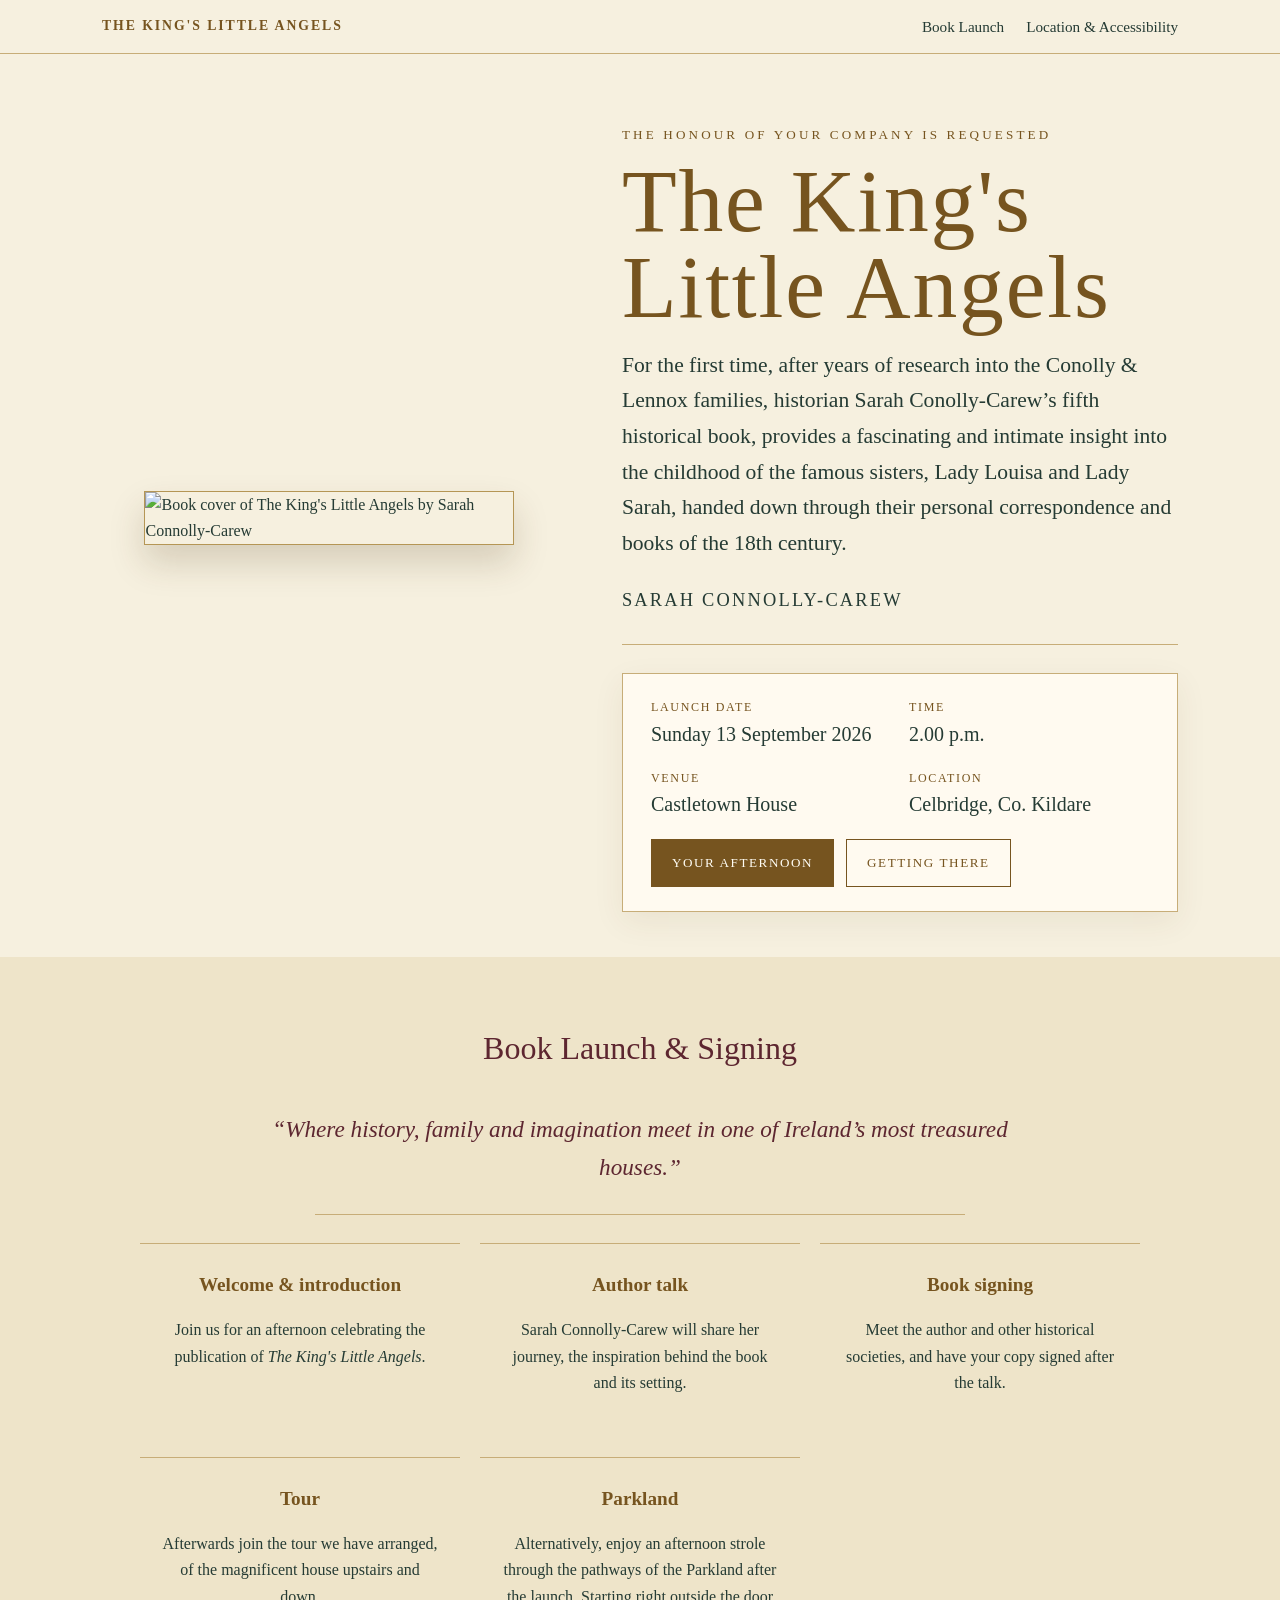
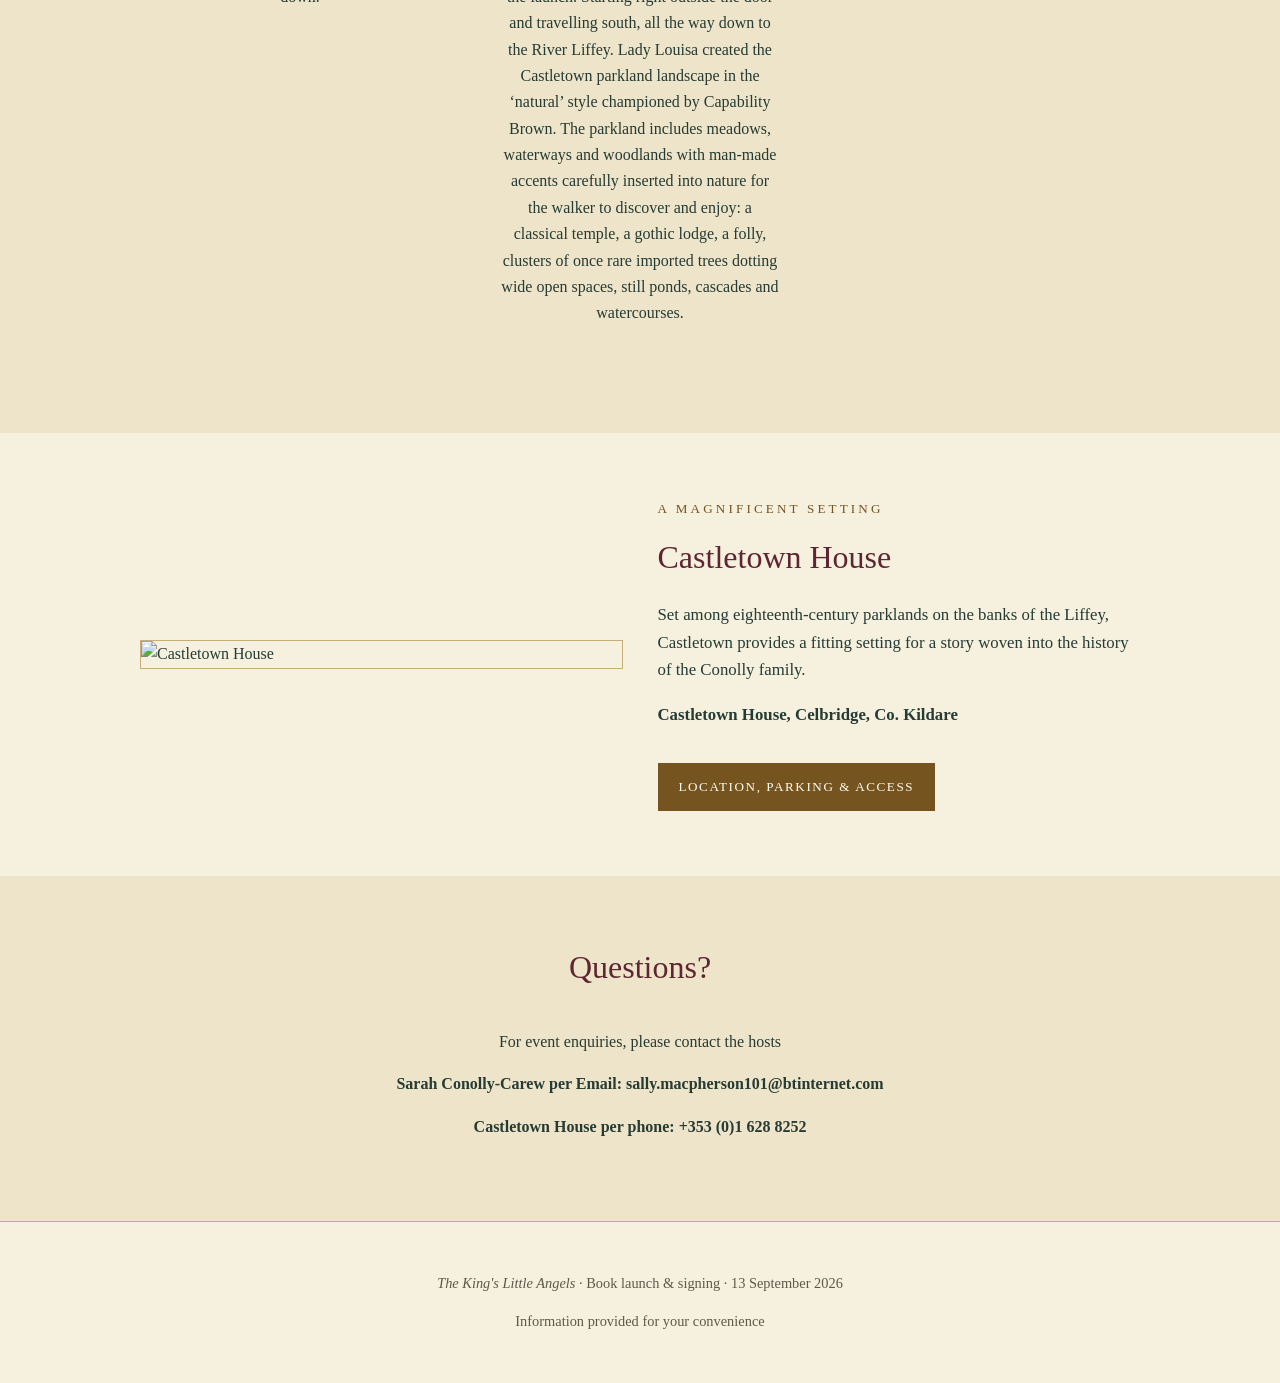
==== index.html @ 65c62ee4 "Separate contact information into distinct paragraphs" ====
<!doctype html>
<html lang="en">
<head>
<meta charset="utf-8">
<meta name="viewport" content="width=device-width, initial-scale=1">
<title>The King's Little Angels — Book Launch</title>
<meta name="description" content="Book launch and signing for The King's Little Angels by Sarah Connolly-Carew at Castletown House, Celbridge, Co. Kildare.">
<link rel="stylesheet" href="styles.css">
</head>
<body>
<header class="site-header">
  <nav class="nav">
    <a class="brand" href="index.html">The King's Little Angels</a>
    <div class="nav-links">
      <a href="index.html">Book Launch</a>
      <a href="location.html">Location &amp; Accessibility</a>
    </div>
  </nav>
</header>

<main>
<section class="hero">
  <div class="hero-cover">
    <img src="assets/Book-Cover.jpg" alt="Book cover of The King's Little Angels by Sarah Connolly-Carew">
  </div>
  <div>
    <p class="eyebrow">The honour of your company is requested</p>
    <h1>The King's<br>Little Angels</h1>
    <p class="subtitle">For the first time, after years of research into the Conolly & Lennox families, historian Sarah Conolly-Carew’s fifth historical book, provides a fascinating and intimate insight into the childhood of the famous sisters, Lady Louisa and Lady Sarah, handed down through their personal correspondence and books of the 18th century.</p>
    <p class="byline">Sarah Connolly-Carew</p>
    <div class="divider"></div>

    <div class="event-card">
      <div class="event-grid">
        <div>
          <div class="event-label">Launch Date</div>
          <div class="event-value">Sunday 13 September 2026</div>
        </div>
        <div>
          <div class="event-label">Time</div>
          <div class="event-value">2.00 p.m.</div>
        </div>
        <div>
          <div class="event-label">Venue</div>
          <div class="event-value">Castletown House</div>
        </div>
        <div>
          <div class="event-label">Location</div>
          <div class="event-value">Celbridge, Co. Kildare</div>
        </div>
      </div>
      <a class="button" href="#programme">Your afternoon</a>
      <a class="button secondary" href="location.html">Getting there</a>
    </div>
  </div>
</section>

<section class="section alt" id="programme">
  <div class="container">
    <h2 class="section-title">Book Launch &amp; Signing</h2>
    <p class="quote">“Where history, family and imagination meet in one of Ireland’s most treasured houses.”</p>
    <div class="divider" style="margin-left:auto;margin-right:auto;"></div>
    <div class="features">
      <div class="feature">
        <h3>Welcome &amp; introduction</h3>
        <p>Join us for an afternoon celebrating the publication of <em>The King's Little Angels</em>.</p>
      </div>
      <div class="feature">
        <h3>Author talk</h3>
        <p>Sarah Connolly-Carew will share her journey, the inspiration behind the book and its setting.</p>
      </div>
      <div class="feature">
        <h3>Book signing</h3>
        <p>Meet the author and other historical societies, and have your copy signed after the talk.</p>
      </div>
      <div class="feature">
        <h3>Tour</h3>
        <p>Afterwards join the tour we have arranged, of the magnificent house upstairs and down.</p>
      </div>
      <div class="feature">
        <h3>Parkland</h3>
        <p>Alternatively, enjoy an afternoon strole through the pathways of the Parkland after the launch. Starting right outside the door and travelling south, all the way down to the River Liffey. Lady Louisa created the Castletown parkland landscape in the ‘natural’ style championed by Capability Brown.
          The parkland includes meadows, waterways and woodlands with man-made accents carefully inserted into nature for the walker to discover and enjoy: a classical temple, a gothic lodge, a folly, clusters of once rare imported trees dotting wide open spaces, still ponds, cascades and watercourses.</p>
      </div>
    </div>
  </div>
</section>

<section class="section">
  <div class="container location-preview">
    <img src="assets/Castletown-House.jpg" alt="Castletown House">
    <div class="location-box">
      <p class="eyebrow">A magnificent setting</p>
      <h2 class="section-title" style="text-align:left;margin-bottom:15px;">Castletown House</h2>
      <p>Set among eighteenth-century parklands on the banks of the Liffey, Castletown provides a fitting setting for a story woven into the history of the Conolly family.</p>
      <p><strong>Castletown House, Celbridge, Co. Kildare</strong></p>
      <a class="button" href="location.html">Location, parking &amp; access</a>
    </div>
  </div>
</section>

<section class="section alt">
  <div class="container center">
    <h2 class="section-title">Questions?</h2>
    <p>For event enquiries, please contact the hosts</p>
    <p><strong>Sarah Conolly-Carew per Email: sally.macpherson101@btinternet.com</strong></p>
    <p><strong>Castletown House per phone: +353 (0)1 628 8252</strong></p>
  </div>
</section>
</main>

<footer>
  <p><em>The King's Little Angels</em> · Book launch &amp; signing · 13 September 2026</p>
  <p>Information provided for your convenience</p>
</footer>
</body>
</html>
---- styles.css ----
:root{
  --paper:#f6f0df;
  --paper-deep:#eee4c9;
  --ink:#253b34;
  --gold:#9b7330;
  --gold-dark:#76541f;
  --wine:#5d2630;
  --cream:#fffaf0;
  --line:#c7ad78;
}
*{box-sizing:border-box}
html{scroll-behavior:smooth}
body{
  margin:0;
  color:var(--ink);
  background:var(--paper);
  font-family: Georgia, "Times New Roman", serif;
  line-height:1.65;
}
a{color:inherit}
.site-header{
  position:sticky;top:0;z-index:20;
  background:rgba(246,240,223,.96);
  border-bottom:1px solid var(--line);
  backdrop-filter:blur(8px);
}
.nav{
  max-width:1120px;margin:auto;padding:14px 22px;
  display:flex;align-items:center;justify-content:space-between;gap:20px;
}
.brand{
  text-decoration:none;text-transform:uppercase;letter-spacing:.14em;
  font-size:.86rem;color:var(--gold-dark);font-weight:bold;
}
.nav-links{display:flex;gap:22px}
.nav-links a{text-decoration:none;font-size:.95rem}
.nav-links a:hover{color:var(--wine)}
.hero{
  max-width:1120px;margin:auto;padding:70px 22px 45px;
  display:grid;grid-template-columns: .9fr 1.1fr;gap:65px;align-items:center;
}
.hero-cover{display:flex;justify-content:center}
.hero-cover img{
  width:min(100%,370px);border:1px solid #b59655;
  box-shadow:0 18px 35px rgba(70,48,15,.18);
}
.eyebrow{
  text-transform:uppercase;letter-spacing:.24em;font-size:.82rem;
  color:var(--gold-dark);margin:0 0 12px;
}
h1{
  font-size:clamp(3rem,7vw,5.7rem);line-height:.96;
  font-weight:normal;color:var(--gold-dark);margin:0 0 18px;
  letter-spacing:.02em;
}
.subtitle{font-size:1.35rem;margin:0 0 24px}
.byline{font-size:1.15rem;letter-spacing:.12em;text-transform:uppercase}
.divider{height:1px;background:var(--line);max-width:650px;margin:28px 0}
.event-card{
  background:var(--cream);border:1px solid var(--line);
  padding:24px 28px;box-shadow:0 10px 30px rgba(80,55,20,.07);
}
.event-grid{display:grid;grid-template-columns:1fr 1fr;gap:18px}
.event-label{text-transform:uppercase;letter-spacing:.14em;font-size:.75rem;color:var(--gold-dark)}
.event-value{font-size:1.25rem}
.button{
  display:inline-block;padding:12px 20px;margin-top:18px;
  text-decoration:none;text-transform:uppercase;letter-spacing:.12em;
  font-size:.82rem;border:1px solid var(--gold-dark);
  background:var(--gold-dark);color:#fffdf4;
}
.button.secondary{background:transparent;color:var(--gold-dark);margin-left:8px}
.section{padding:65px 22px}
.section.alt{background:var(--paper-deep)}
.container{max-width:1000px;margin:auto}
.section-title{text-align:center;margin:0 0 35px;color:var(--wine);font-size:2rem;font-weight:normal}
.center{text-align:center}
.quote{
  max-width:760px;margin:0 auto;font-size:1.45rem;text-align:center;
  font-style:italic;color:var(--wine);
}
.features{display:grid;grid-template-columns:repeat(3,1fr);gap:20px}
.feature{
  text-align:center;padding:25px 20px;border-top:1px solid var(--line);
}
.feature h3{margin:0 0 8px;color:var(--gold-dark);font-size:1.2rem}
.location-preview{
  display:grid;grid-template-columns:1fr 1fr;gap:35px;align-items:center;
}
.location-preview img{width:100%;display:block;border:1px solid var(--line)}
.location-box{font-size:1.05rem}
footer{
  padding:35px 22px;text-align:center;border-top:1px solid var(--line);
  font-size:.9rem;color:#5f584b;
}
.page-hero{
  padding:70px 22px 45px;text-align:center;
  background:linear-gradient(rgba(246,240,223,.92),rgba(246,240,223,.92)), url("assets/castletown-sketch.jpg") center bottom/cover;
}
.page-hero h1{font-size:clamp(2.7rem,6vw,4.8rem)}
.info-grid{display:grid;grid-template-columns:repeat(2,1fr);gap:24px}
.info-card{
  background:var(--cream);border:1px solid var(--line);padding:28px;
}
.info-card h2{color:var(--wine);font-weight:normal;margin-top:0}
.info-card strong{color:var(--gold-dark)}
.notice{
  padding:16px 18px;border-left:4px solid var(--gold);
  background:rgba(255,250,240,.7);margin-top:18px;
}
.map-wrap{margin-top:30px;border:1px solid var(--line);background:#e8dfc8}
.map-wrap iframe{display:block;width:100%;height:420px;border:0}
.small{font-size:.9rem;color:#645d50}
@media(max-width:800px){
  .hero,.location-preview{grid-template-columns:1fr;gap:35px}
  .hero{padding-top:45px}
  .features,.info-grid{grid-template-columns:1fr}
  .nav{align-items:flex-start}
  .nav-links{gap:12px;font-size:.9rem}
  .button.secondary{margin-left:0}
}
@media(max-width:520px){
  .nav{display:block}
  .nav-links{margin-top:8px}
  .event-grid{grid-template-columns:1fr}
  h1{font-size:3rem}
}
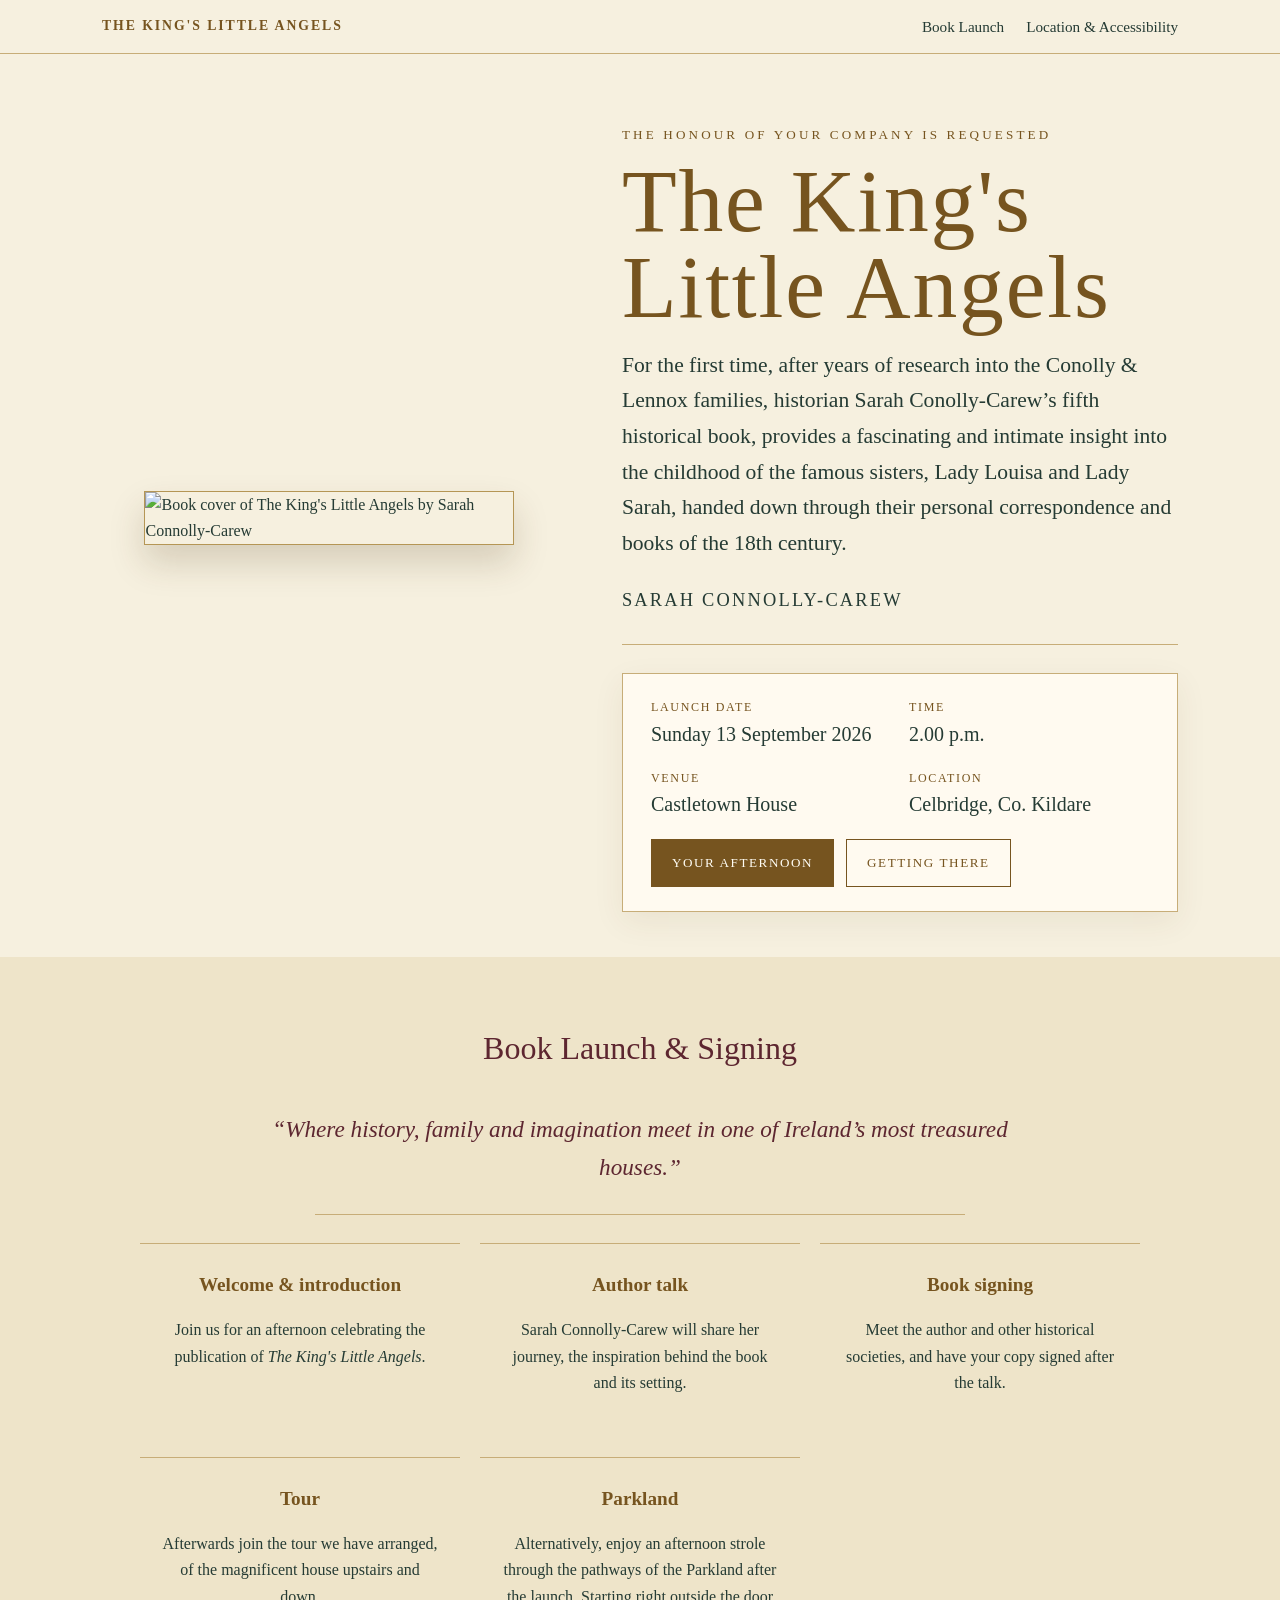
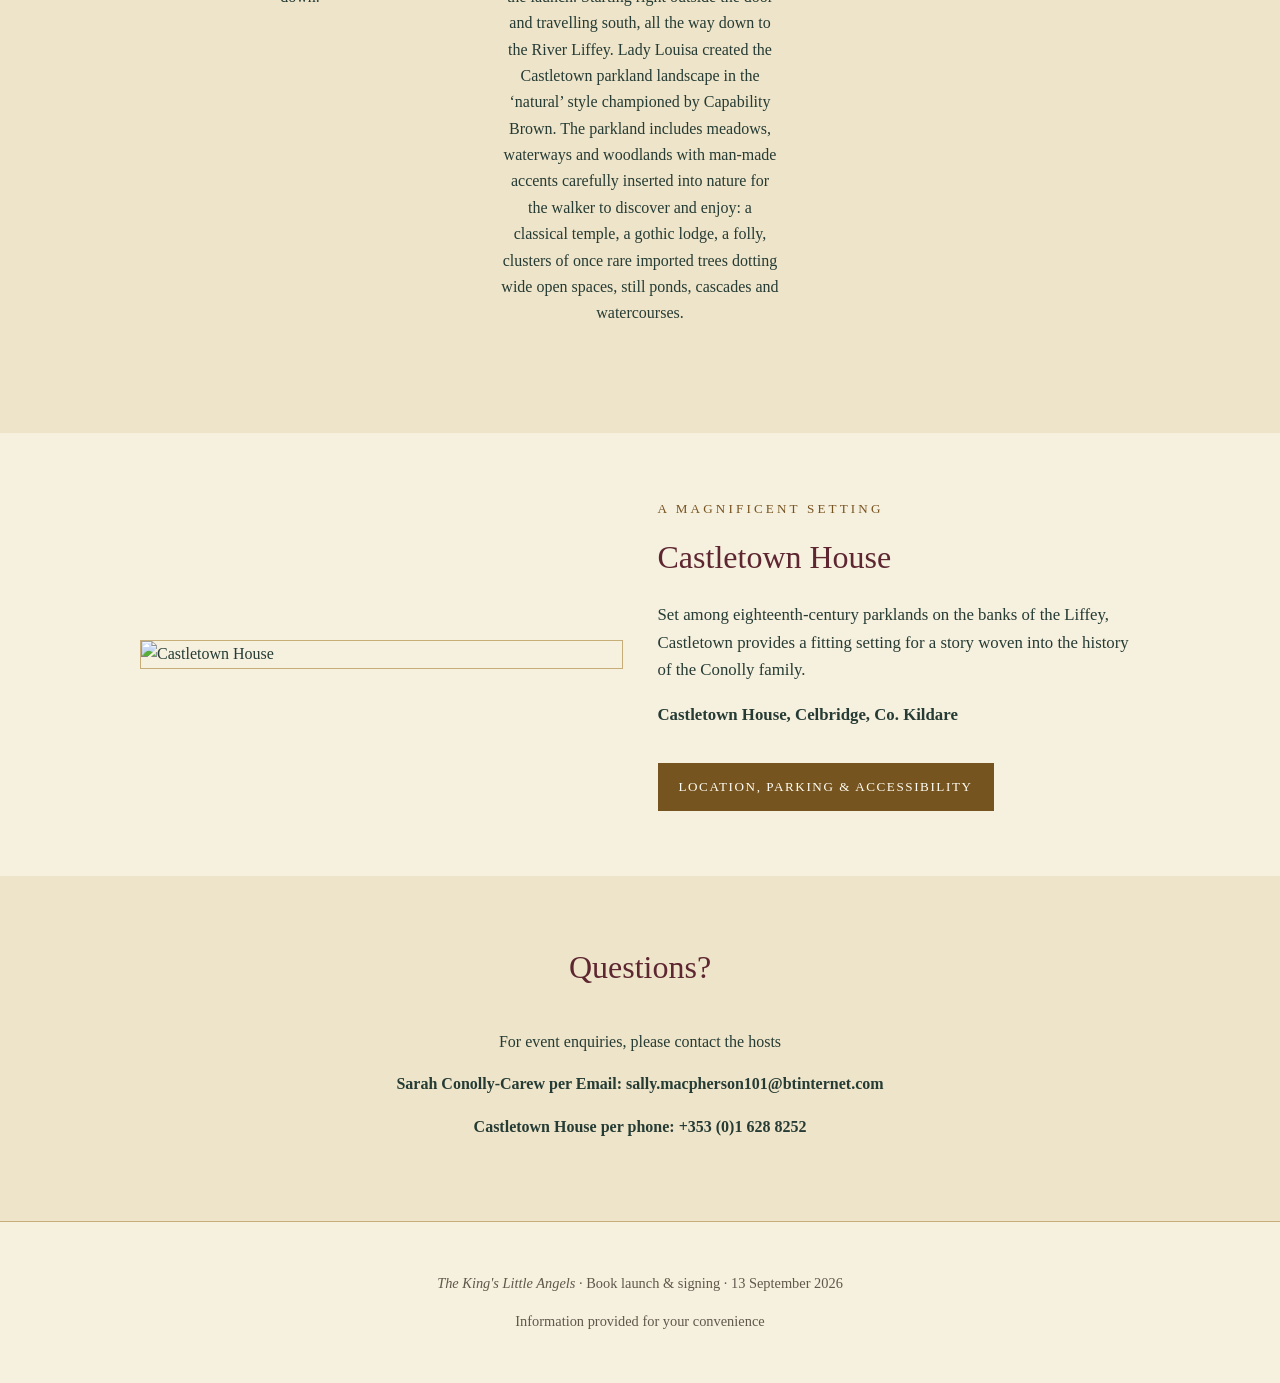
==== commit 0aeb285d: "Update image source and accessibility text" ====
--- a/index.html
+++ b/index.html
@@ -21,7 +21,7 @@
 <main>
 <section class="hero">
   <div class="hero-cover">
-    <img src="assets/Book-Cover.jpg" alt="Book cover of The King's Little Angels by Sarah Connolly-Carew">
+    <img src="assets/book-cover.png" alt="Book cover of The King's Little Angels by Sarah Connolly-Carew">
   </div>
   <div>
     <p class="eyebrow">The honour of your company is requested</p>
@@ -88,13 +88,13 @@
 
 <section class="section">
   <div class="container location-preview">
-    <img src="assets/Castletown-House.jpg" alt="Castletown House">
+    <img src="assets/castletown-sketch.jpg" alt="Castletown House">
     <div class="location-box">
       <p class="eyebrow">A magnificent setting</p>
       <h2 class="section-title" style="text-align:left;margin-bottom:15px;">Castletown House</h2>
       <p>Set among eighteenth-century parklands on the banks of the Liffey, Castletown provides a fitting setting for a story woven into the history of the Conolly family.</p>
       <p><strong>Castletown House, Celbridge, Co. Kildare</strong></p>
-      <a class="button" href="location.html">Location, parking &amp; access</a>
+      <a class="button" href="location.html">Location, parking &amp; accessibility</a>
     </div>
   </div>
 </section>
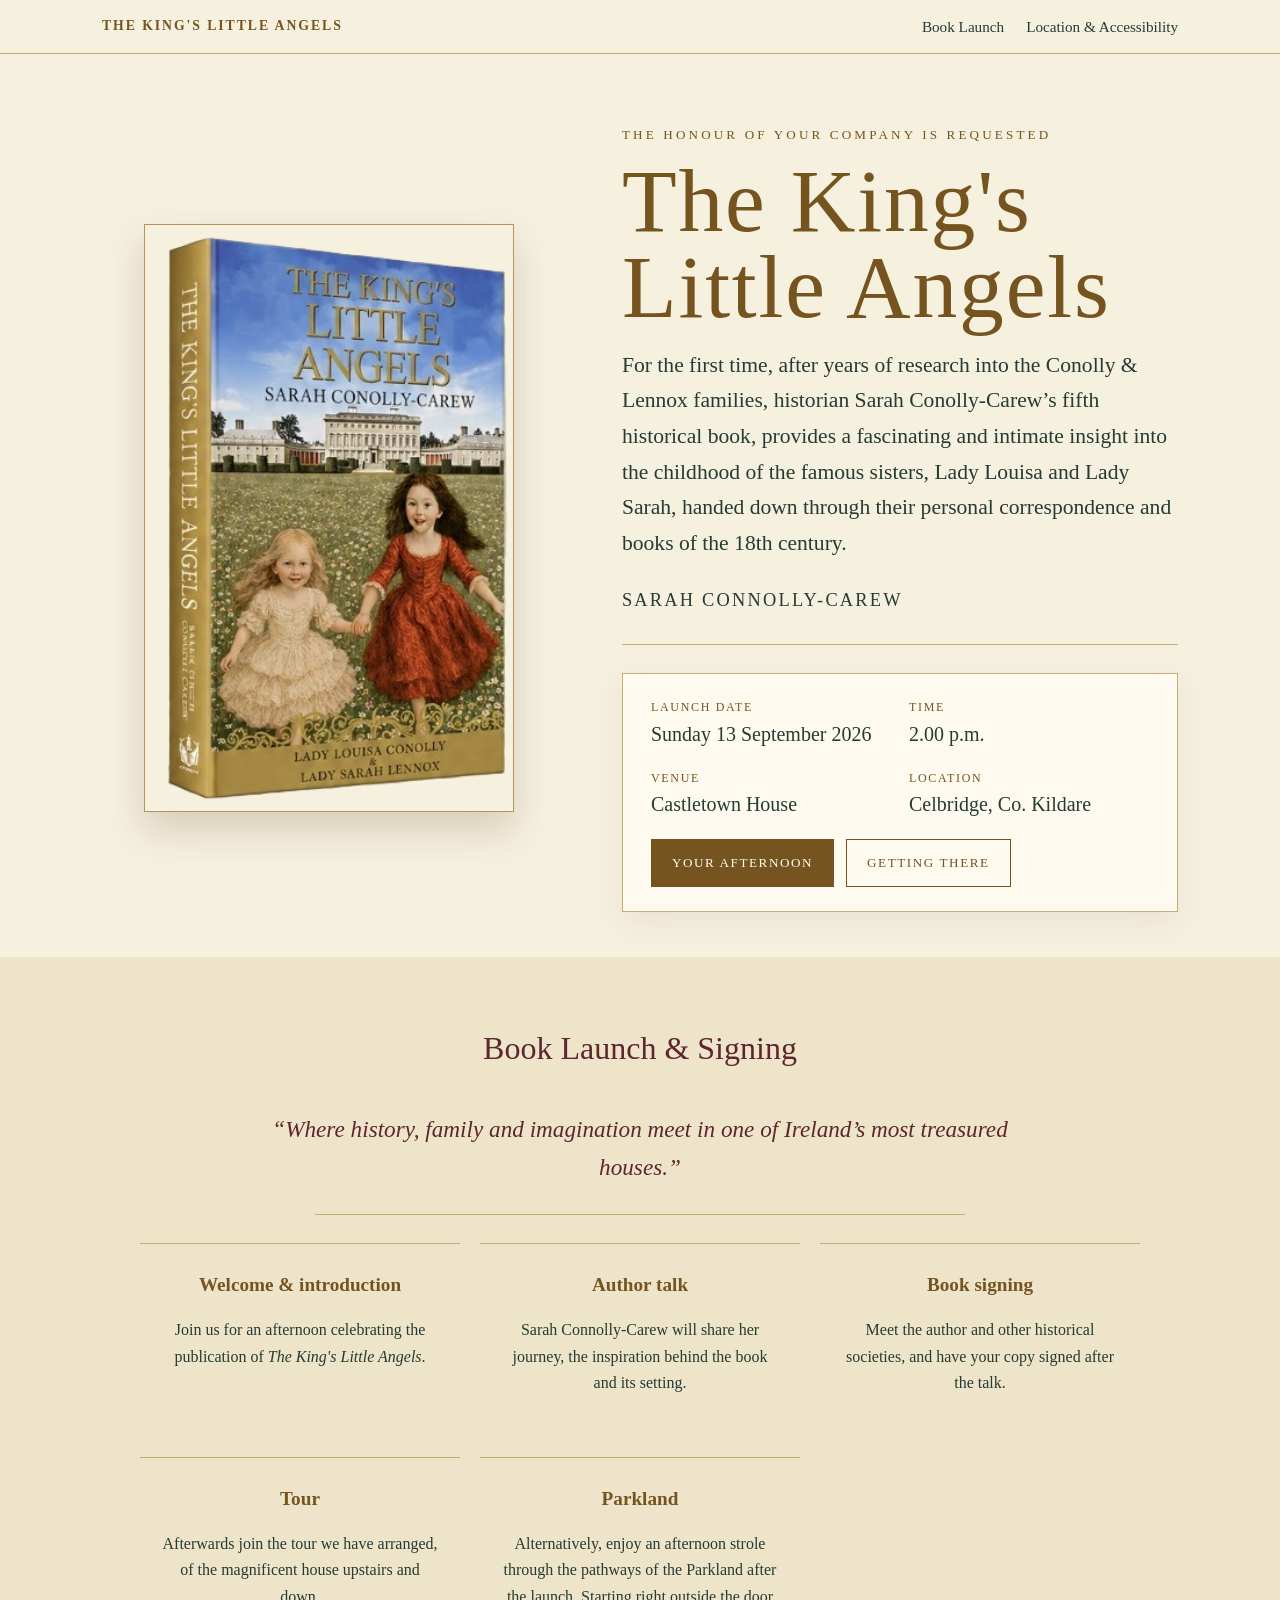
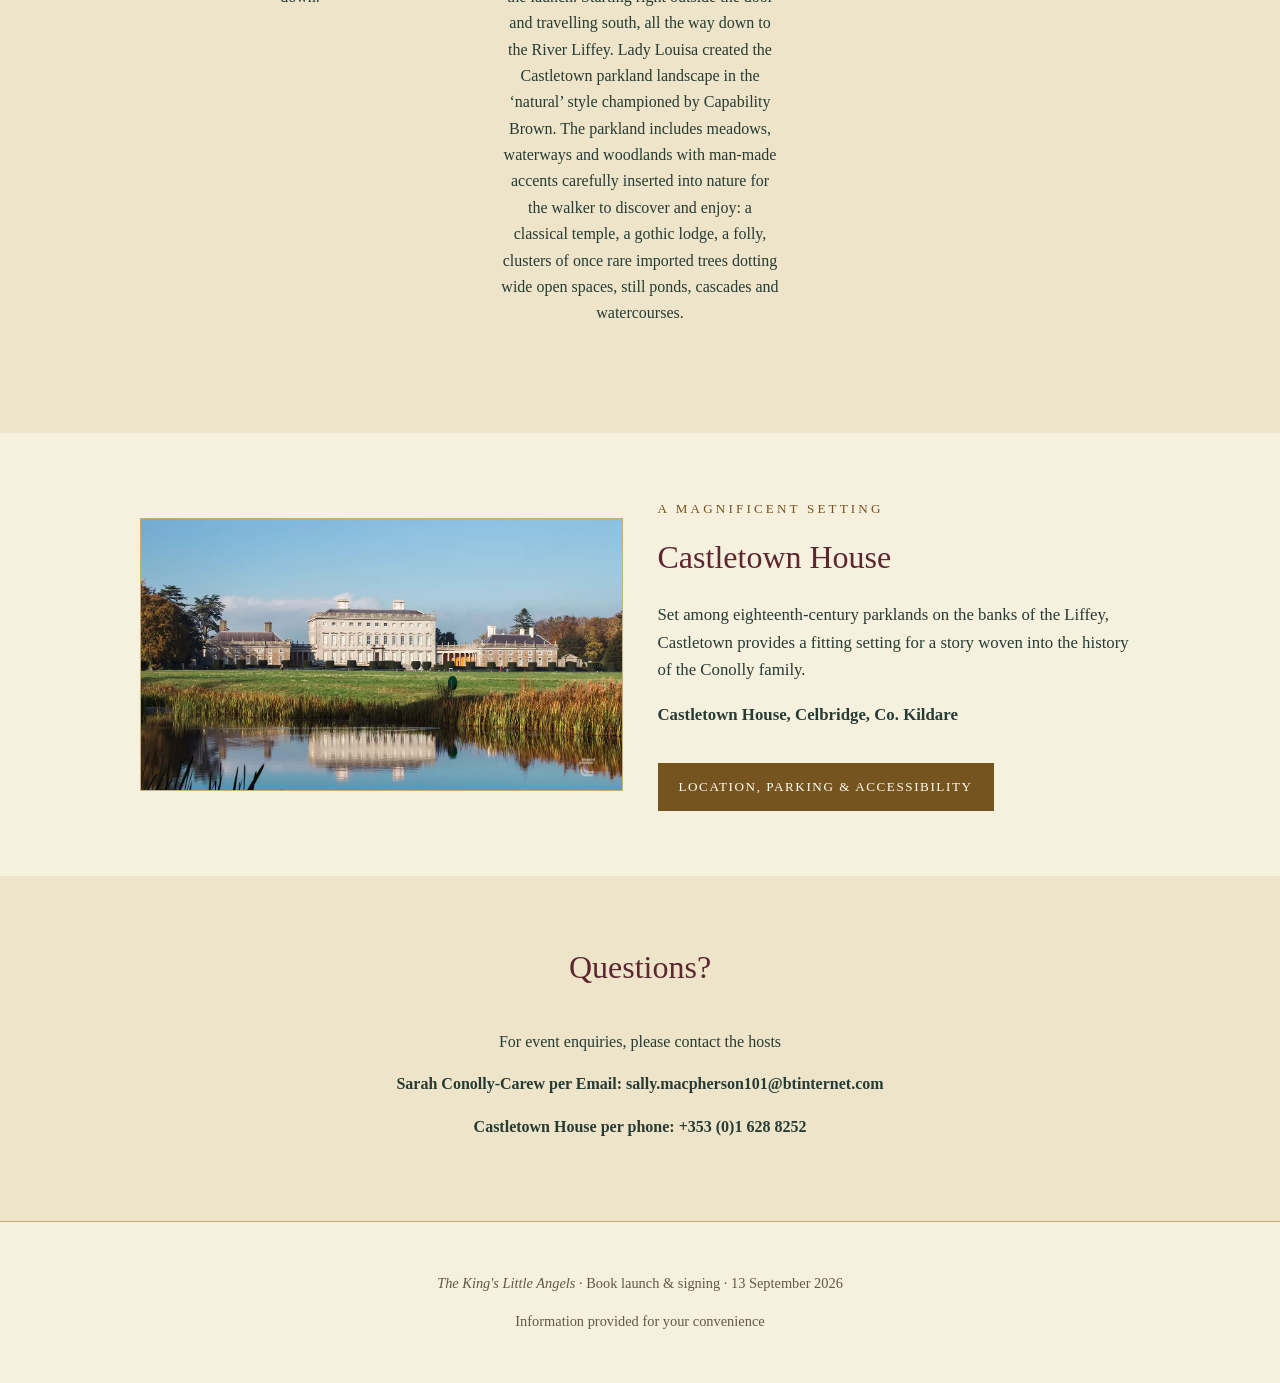
==== commit 3e590468: "Update index.html" ====
--- a/index.html
+++ b/index.html
@@ -21,7 +21,7 @@
 <main>
 <section class="hero">
   <div class="hero-cover">
-    <img src="assets/book-cover.png" alt="Book cover of The King's Little Angels by Sarah Connolly-Carew">
+    <img src="book-cover.png" alt="Book cover of The King's Little Angels by Sarah Connolly-Carew">
   </div>
   <div>
     <p class="eyebrow">The honour of your company is requested</p>
@@ -88,7 +88,7 @@
 
 <section class="section">
   <div class="container location-preview">
-    <img src="assets/castletown-sketch.jpg" alt="Castletown House">
+    <img src="castletown-sketch.jpg" alt="Castletown House">
     <div class="location-box">
       <p class="eyebrow">A magnificent setting</p>
       <h2 class="section-title" style="text-align:left;margin-bottom:15px;">Castletown House</h2>
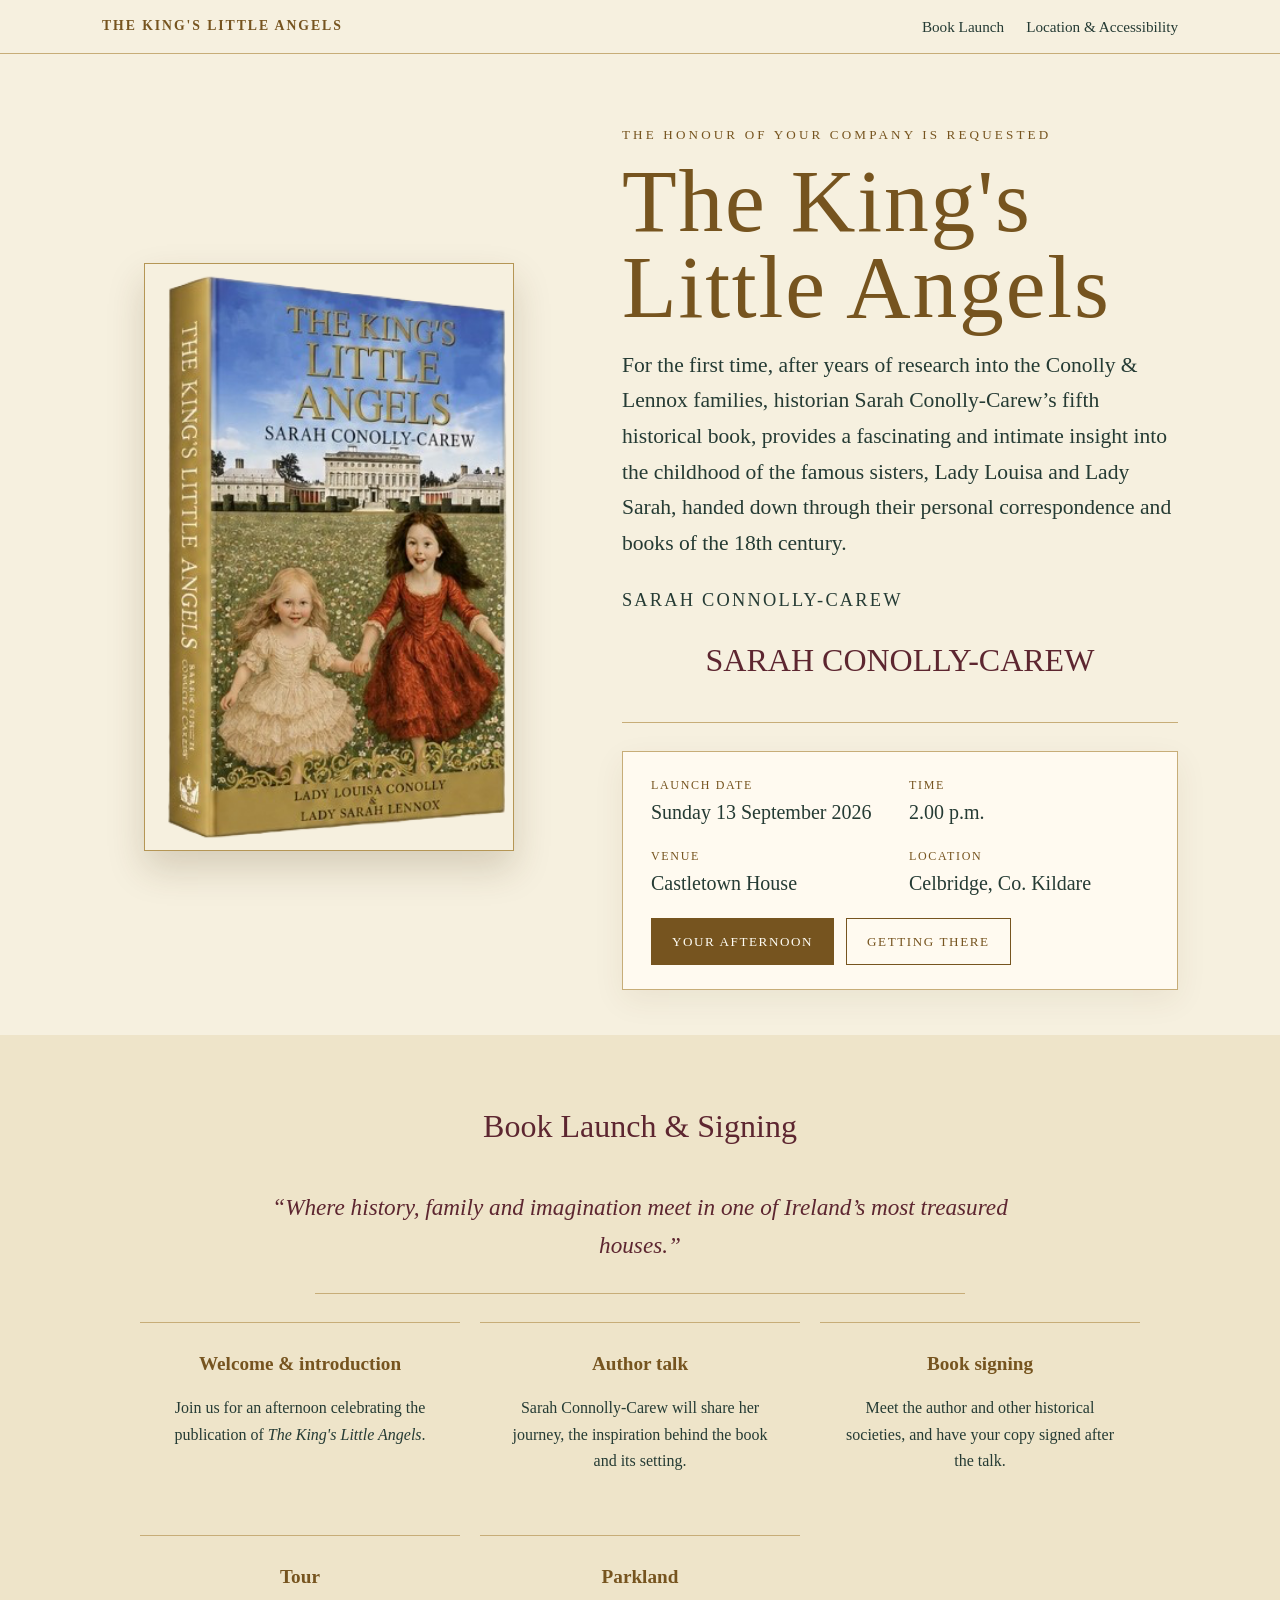
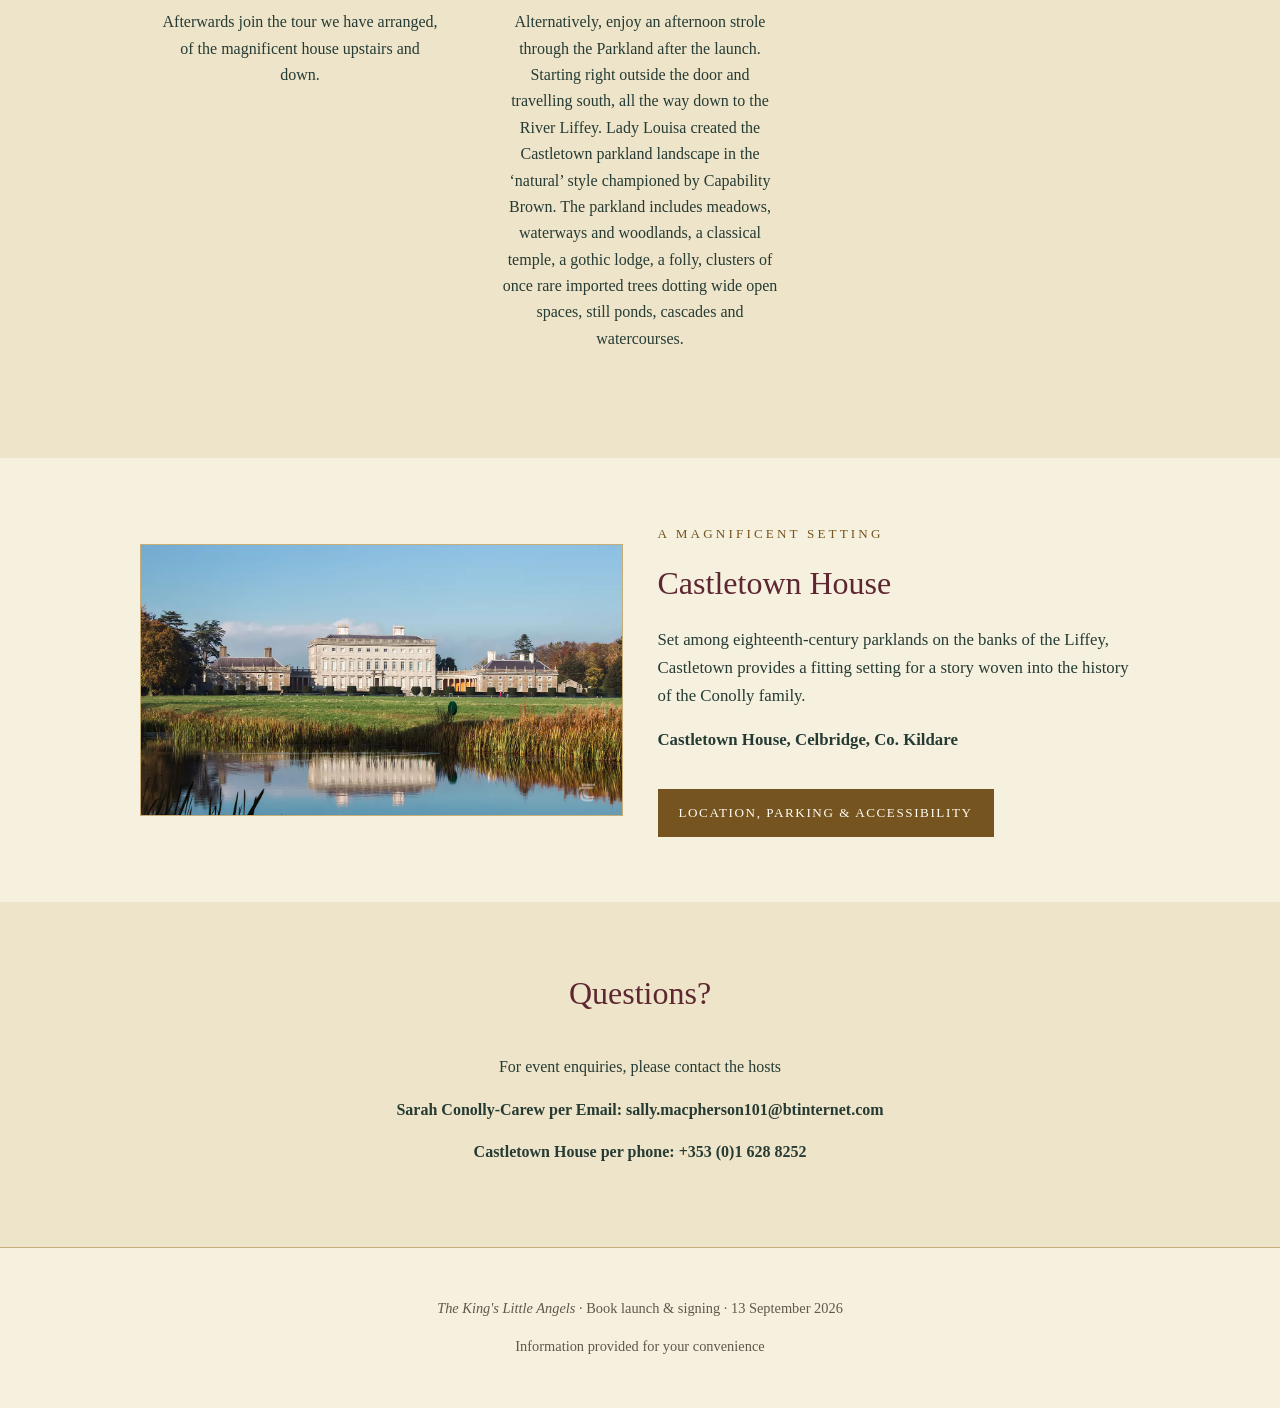
==== commit 4b43b6b5: "Update index.html" ====
--- a/index.html
+++ b/index.html
@@ -28,6 +28,7 @@
     <h1>The King's<br>Little Angels</h1>
     <p class="subtitle">For the first time, after years of research into the Conolly & Lennox families, historian Sarah Conolly-Carew’s fifth historical book, provides a fascinating and intimate insight into the childhood of the famous sisters, Lady Louisa and Lady Sarah, handed down through their personal correspondence and books of the 18th century.</p>
     <p class="byline">Sarah Connolly-Carew</p>
+    <h2 class="section-title">SARAH CONOLLY-CAREW</h2>
     <div class="divider"></div>
 
     <div class="event-card">
@@ -79,8 +80,8 @@
       </div>
       <div class="feature">
         <h3>Parkland</h3>
-        <p>Alternatively, enjoy an afternoon strole through the pathways of the Parkland after the launch. Starting right outside the door and travelling south, all the way down to the River Liffey. Lady Louisa created the Castletown parkland landscape in the ‘natural’ style championed by Capability Brown.
-          The parkland includes meadows, waterways and woodlands with man-made accents carefully inserted into nature for the walker to discover and enjoy: a classical temple, a gothic lodge, a folly, clusters of once rare imported trees dotting wide open spaces, still ponds, cascades and watercourses.</p>
+        <p>Alternatively, enjoy an afternoon strole through the Parkland after the launch. Starting right outside the door and travelling south, all the way down to the River Liffey. Lady Louisa created the Castletown parkland landscape in the ‘natural’ style championed by Capability Brown.
+          The parkland includes meadows, waterways and woodlands, a classical temple, a gothic lodge, a folly, clusters of once rare imported trees dotting wide open spaces, still ponds, cascades and watercourses.</p>
       </div>
     </div>
   </div>
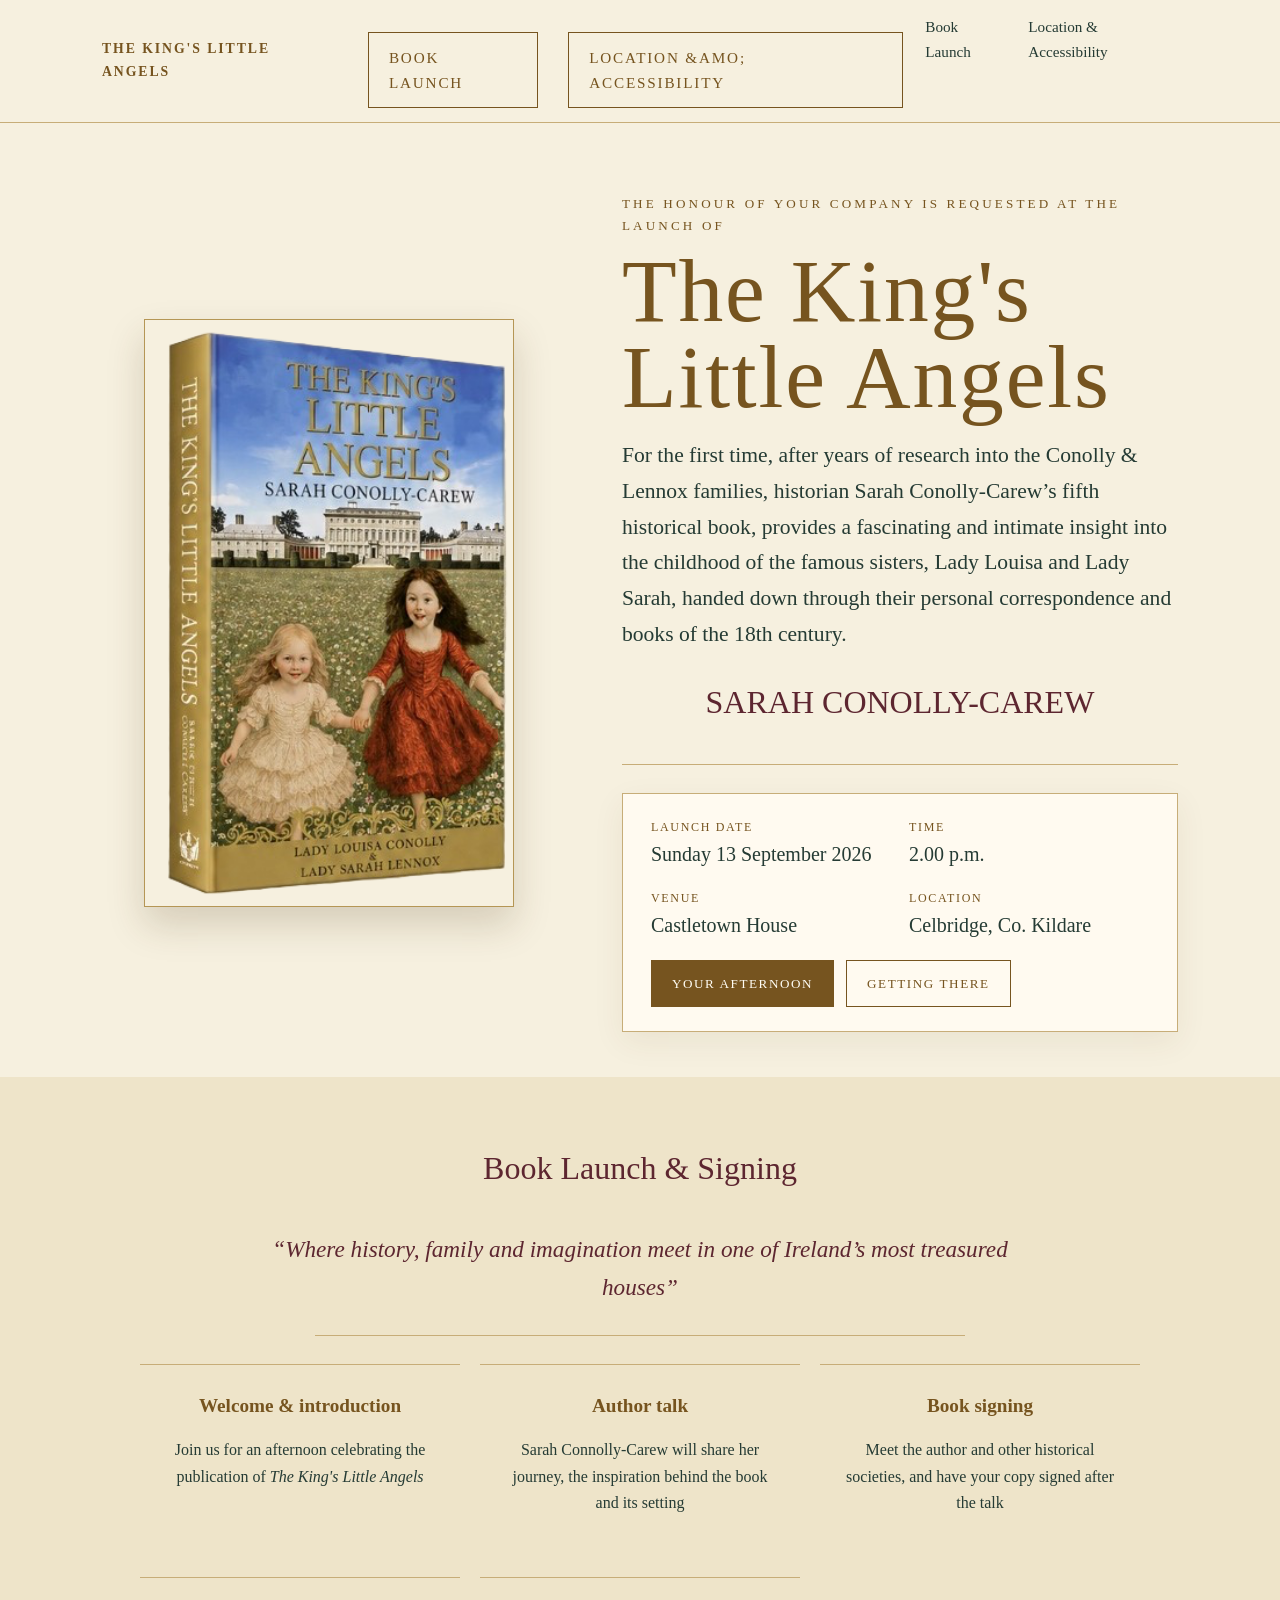
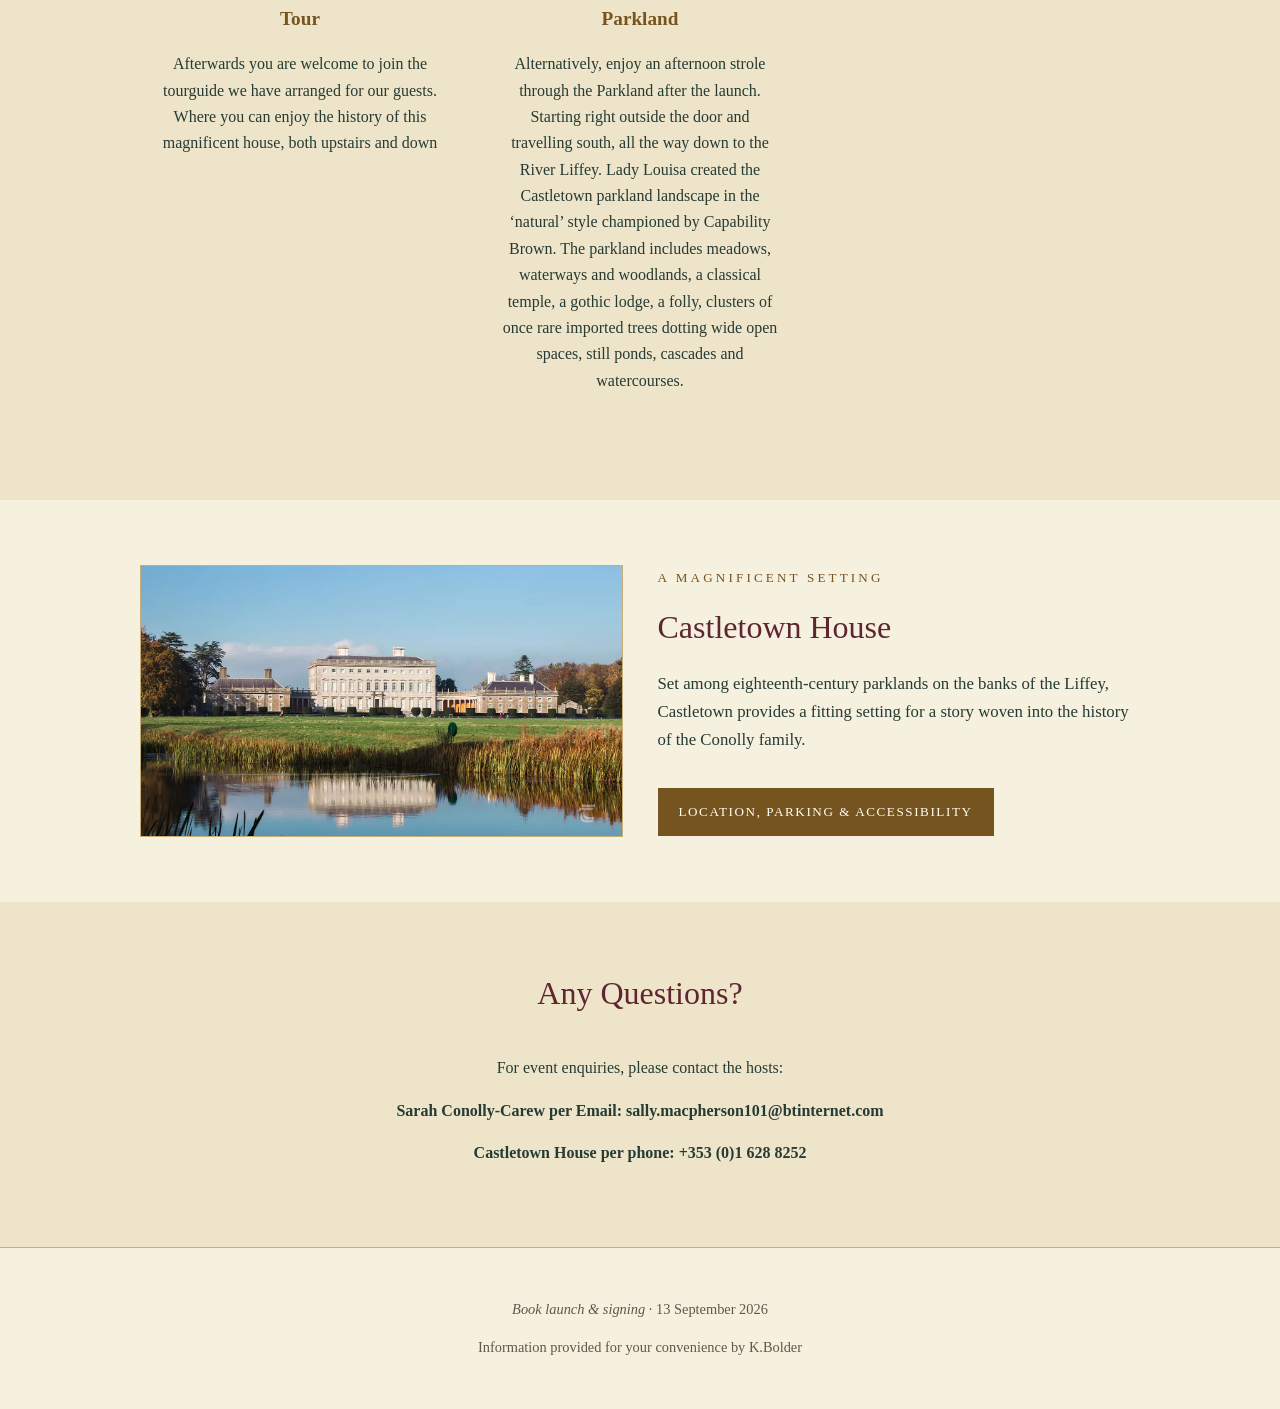
==== commit 4cc24906: "Revise text for book launch event details Updated text for clarity and consistency throughout the do" ====
--- a/index.html
+++ b/index.html
@@ -12,6 +12,8 @@
   <nav class="nav">
     <a class="brand" href="index.html">The King's Little Angels</a>
     <div class="nav-links">
+      <a class="button secondary" href="index.html">Book Launch</a>
+      <a class="button secondary" href="location.html">Location &amo; Accessibility</a>
       <a href="index.html">Book Launch</a>
       <a href="location.html">Location &amp; Accessibility</a>
     </div>
@@ -24,10 +26,9 @@
     <img src="book-cover.png" alt="Book cover of The King's Little Angels by Sarah Connolly-Carew">
   </div>
   <div>
-    <p class="eyebrow">The honour of your company is requested</p>
+    <p class="eyebrow">The honour of your company is requested at the launch of</p>
     <h1>The King's<br>Little Angels</h1>
     <p class="subtitle">For the first time, after years of research into the Conolly & Lennox families, historian Sarah Conolly-Carew’s fifth historical book, provides a fascinating and intimate insight into the childhood of the famous sisters, Lady Louisa and Lady Sarah, handed down through their personal correspondence and books of the 18th century.</p>
-    <p class="byline">Sarah Connolly-Carew</p>
     <h2 class="section-title">SARAH CONOLLY-CAREW</h2>
     <div class="divider"></div>
 
@@ -59,24 +60,24 @@
 <section class="section alt" id="programme">
   <div class="container">
     <h2 class="section-title">Book Launch &amp; Signing</h2>
-    <p class="quote">“Where history, family and imagination meet in one of Ireland’s most treasured houses.”</p>
+    <p class="quote">“Where history, family and imagination meet in one of Ireland’s most treasured houses”</p>
     <div class="divider" style="margin-left:auto;margin-right:auto;"></div>
     <div class="features">
       <div class="feature">
         <h3>Welcome &amp; introduction</h3>
-        <p>Join us for an afternoon celebrating the publication of <em>The King's Little Angels</em>.</p>
+        <p>Join us for an afternoon celebrating the publication of <em>The King's Little Angels</em></p>
       </div>
       <div class="feature">
         <h3>Author talk</h3>
-        <p>Sarah Connolly-Carew will share her journey, the inspiration behind the book and its setting.</p>
+        <p>Sarah Connolly-Carew will share her journey, the inspiration behind the book and its setting</p>
       </div>
       <div class="feature">
         <h3>Book signing</h3>
-        <p>Meet the author and other historical societies, and have your copy signed after the talk.</p>
+        <p>Meet the author and other historical societies, and have your copy signed after the talk</p>
       </div>
       <div class="feature">
         <h3>Tour</h3>
-        <p>Afterwards join the tour we have arranged, of the magnificent house upstairs and down.</p>
+        <p>Afterwards you are welcome to join the tourguide we have arranged for our guests. Where you can enjoy the history of this magnificent house, both upstairs and down</p>
       </div>
       <div class="feature">
         <h3>Parkland</h3>
@@ -94,7 +95,6 @@
       <p class="eyebrow">A magnificent setting</p>
       <h2 class="section-title" style="text-align:left;margin-bottom:15px;">Castletown House</h2>
       <p>Set among eighteenth-century parklands on the banks of the Liffey, Castletown provides a fitting setting for a story woven into the history of the Conolly family.</p>
-      <p><strong>Castletown House, Celbridge, Co. Kildare</strong></p>
       <a class="button" href="location.html">Location, parking &amp; accessibility</a>
     </div>
   </div>
@@ -102,8 +102,8 @@
 
 <section class="section alt">
   <div class="container center">
-    <h2 class="section-title">Questions?</h2>
-    <p>For event enquiries, please contact the hosts</p>
+    <h2 class="section-title">Any Questions?</h2>
+    <p>For event enquiries, please contact the hosts:</p>
     <p><strong>Sarah Conolly-Carew per Email: sally.macpherson101@btinternet.com</strong></p>
     <p><strong>Castletown House per phone: +353 (0)1 628 8252</strong></p>
   </div>
@@ -111,8 +111,8 @@
 </main>
 
 <footer>
-  <p><em>The King's Little Angels</em> · Book launch &amp; signing · 13 September 2026</p>
-  <p>Information provided for your convenience</p>
+  <p><em>Book launch &amp; signing</em> · 13 September 2026</p>
+  <p>Information provided for your convenience by K.Bolder</p>
 </footer>
 </body>
 </html>
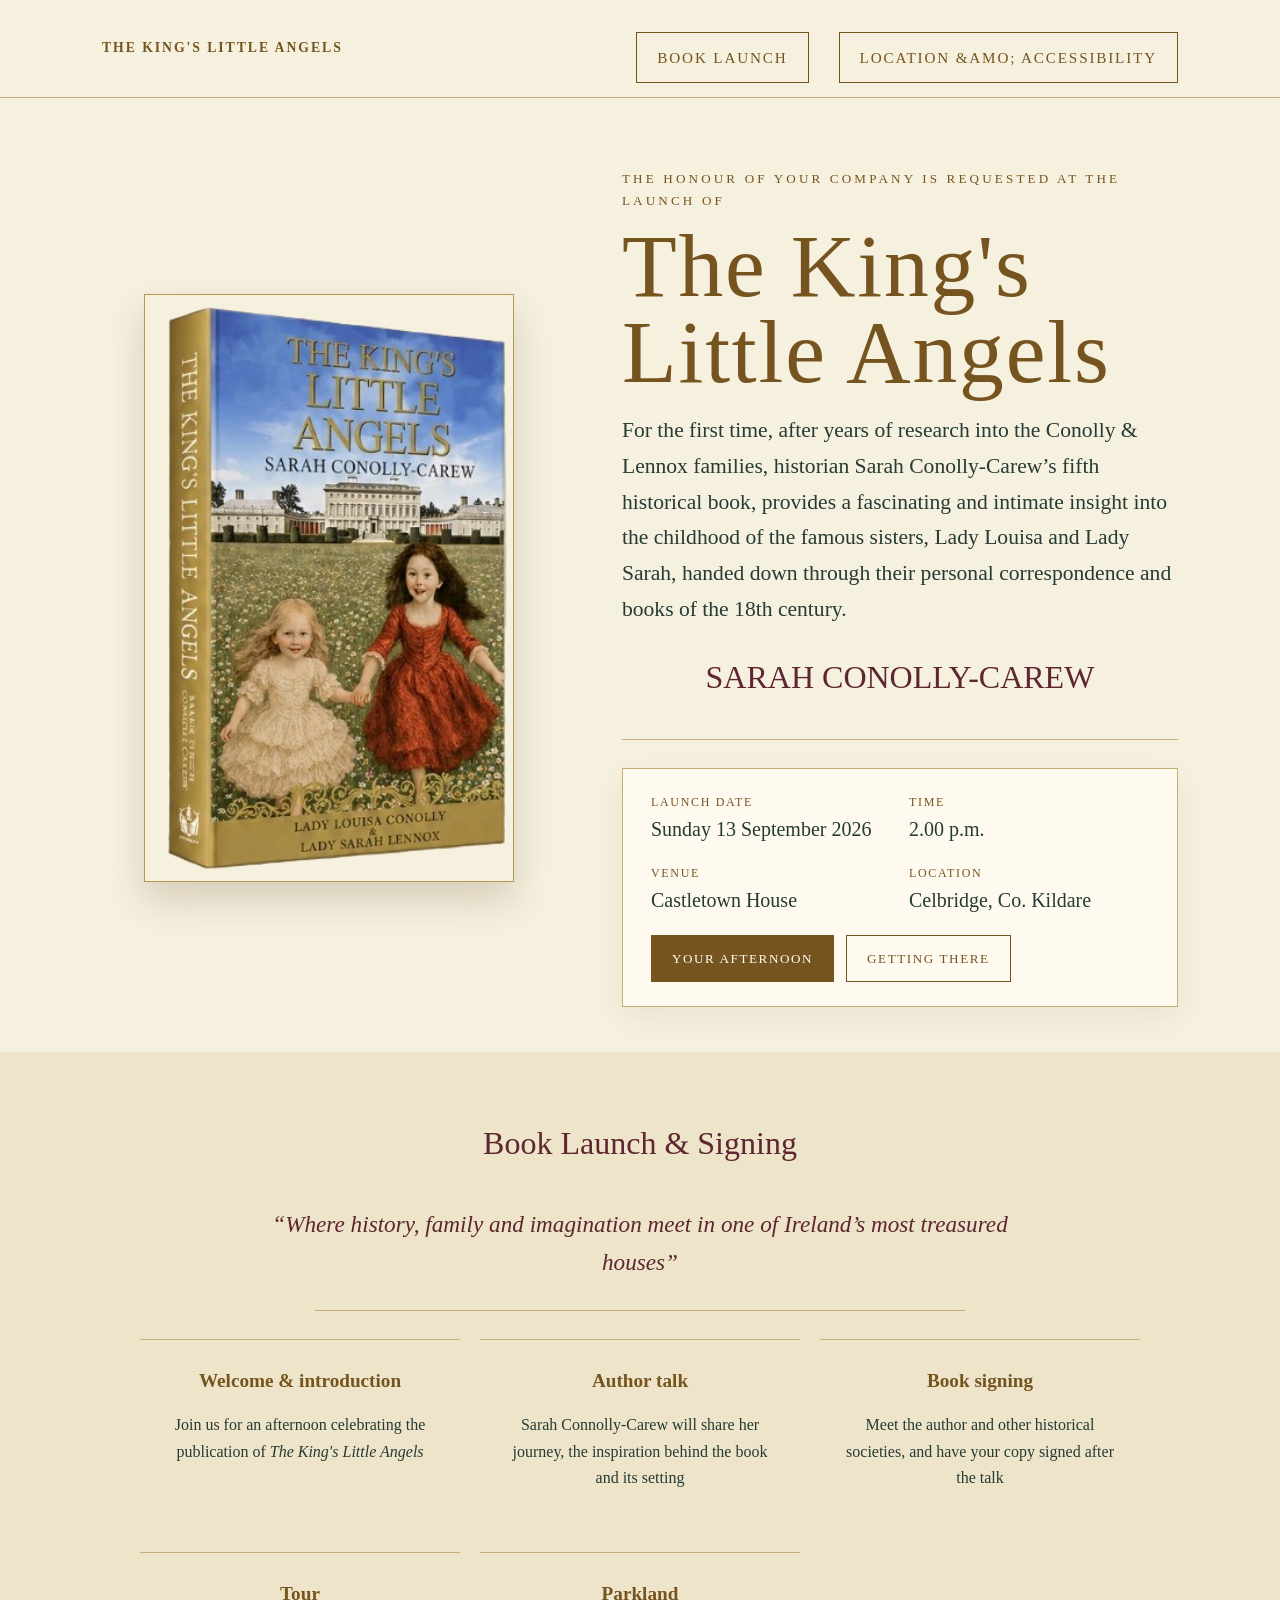
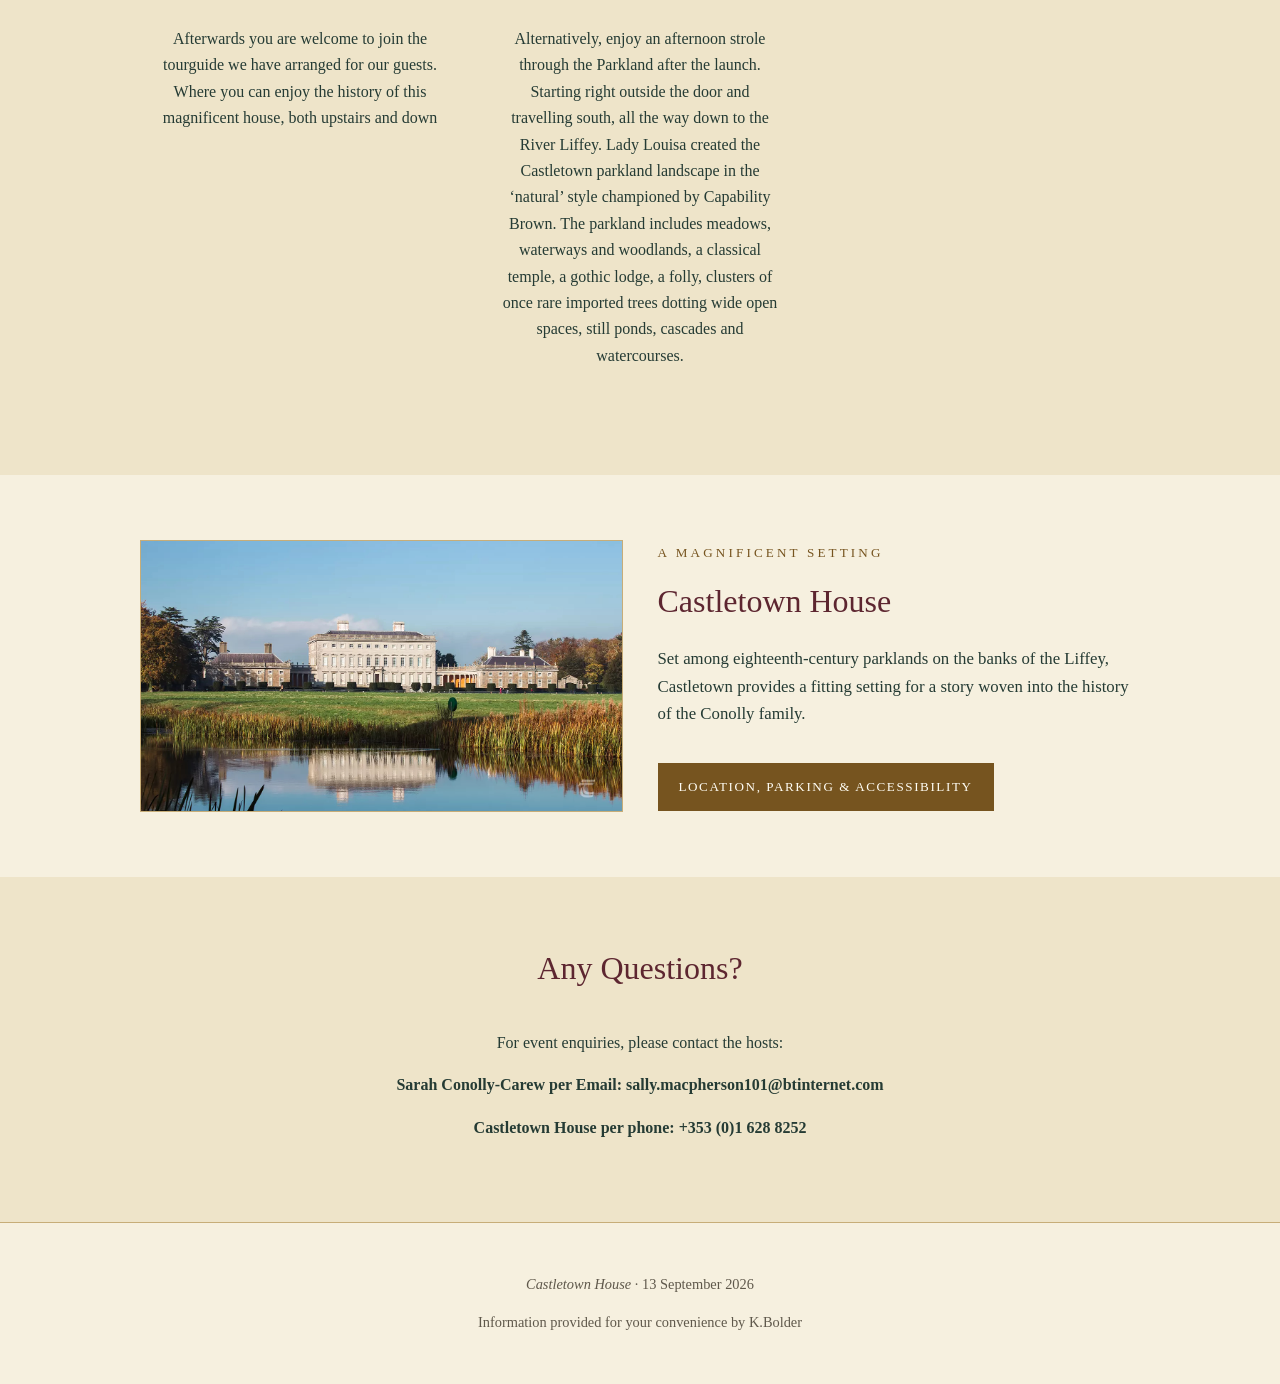
==== commit 9bf25eb3: "Clean up duplicate navigation links in index.html Removed duplicate links for Book Launch and Locati" ====
--- a/index.html
+++ b/index.html
@@ -14,8 +14,6 @@
     <div class="nav-links">
       <a class="button secondary" href="index.html">Book Launch</a>
       <a class="button secondary" href="location.html">Location &amo; Accessibility</a>
-      <a href="index.html">Book Launch</a>
-      <a href="location.html">Location &amp; Accessibility</a>
     </div>
   </nav>
 </header>
@@ -111,7 +109,7 @@
 </main>
 
 <footer>
-  <p><em>Book launch &amp; signing</em> · 13 September 2026</p>
+  <p><em>Castletown House</em> · 13 September 2026</p>
   <p>Information provided for your convenience by K.Bolder</p>
 </footer>
 </body>
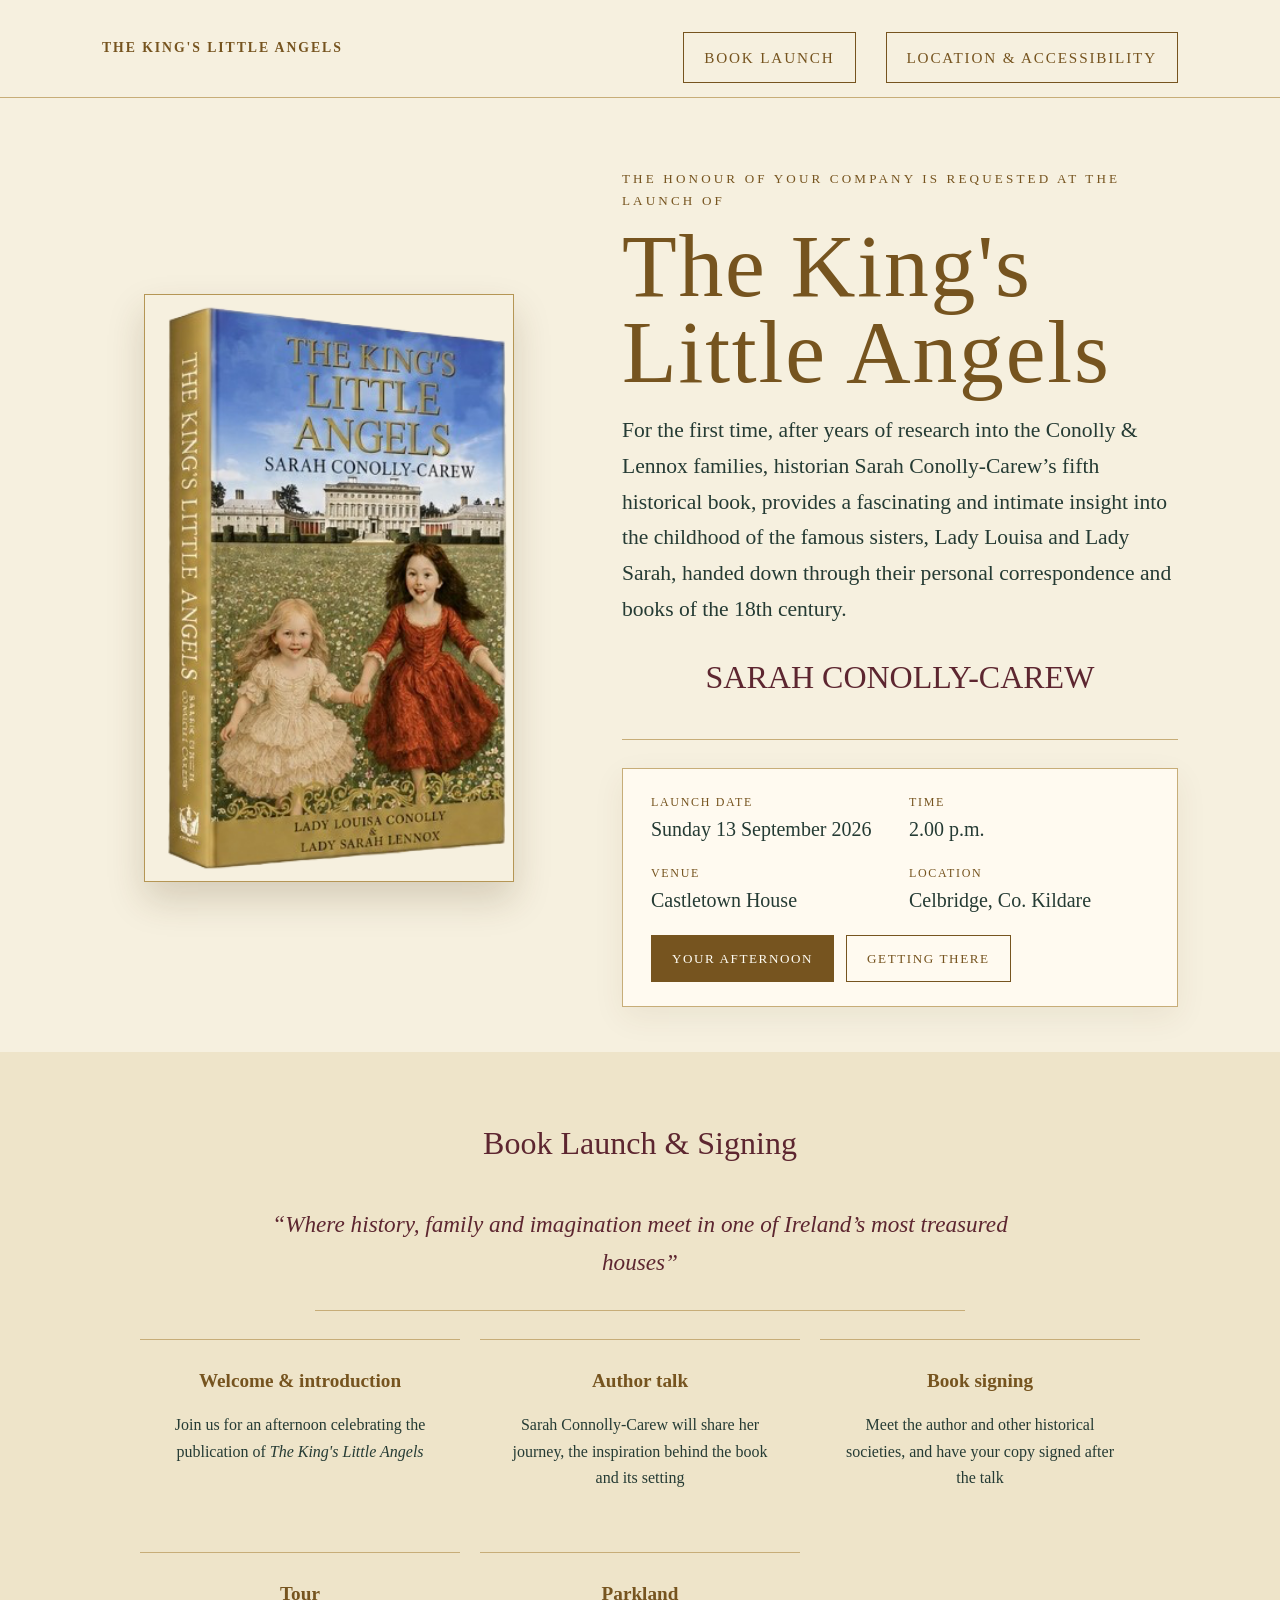
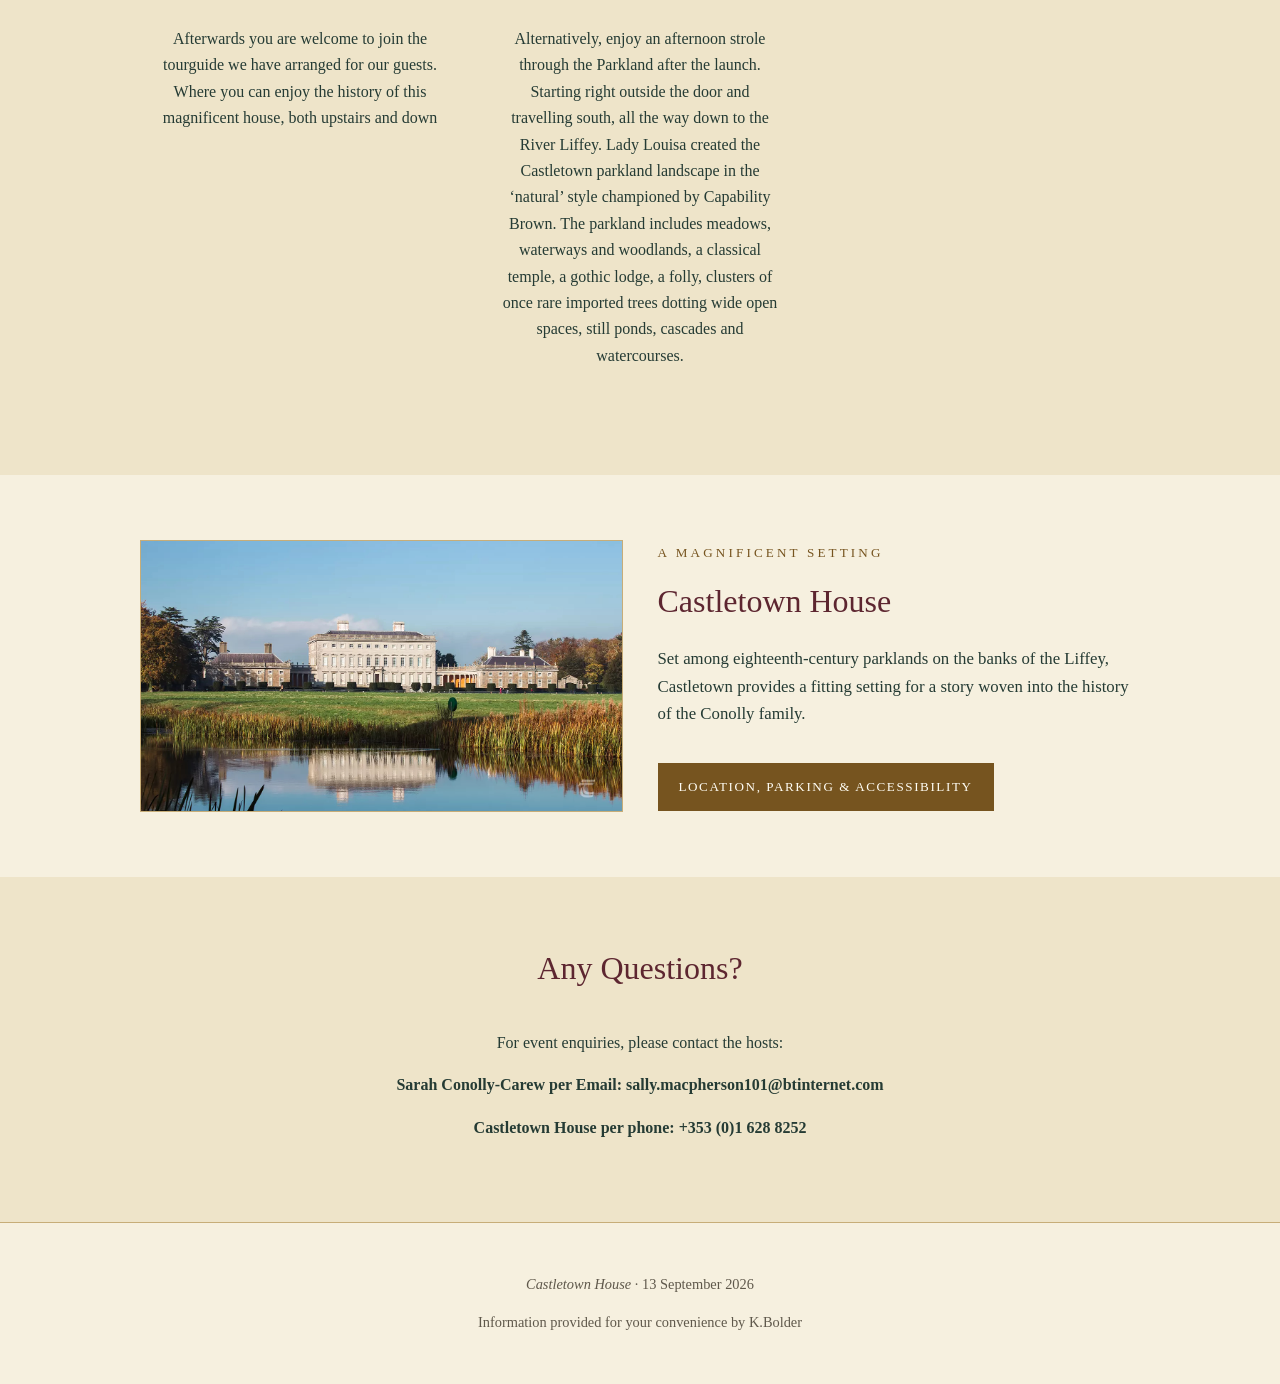
==== commit dd3c58b6: "Update index.html" ====
--- a/index.html
+++ b/index.html
@@ -13,7 +13,7 @@
     <a class="brand" href="index.html">The King's Little Angels</a>
     <div class="nav-links">
       <a class="button secondary" href="index.html">Book Launch</a>
-      <a class="button secondary" href="location.html">Location &amo; Accessibility</a>
+      <a class="button secondary" href="location.html">Location &amp; Accessibility</a>
     </div>
   </nav>
 </header>
